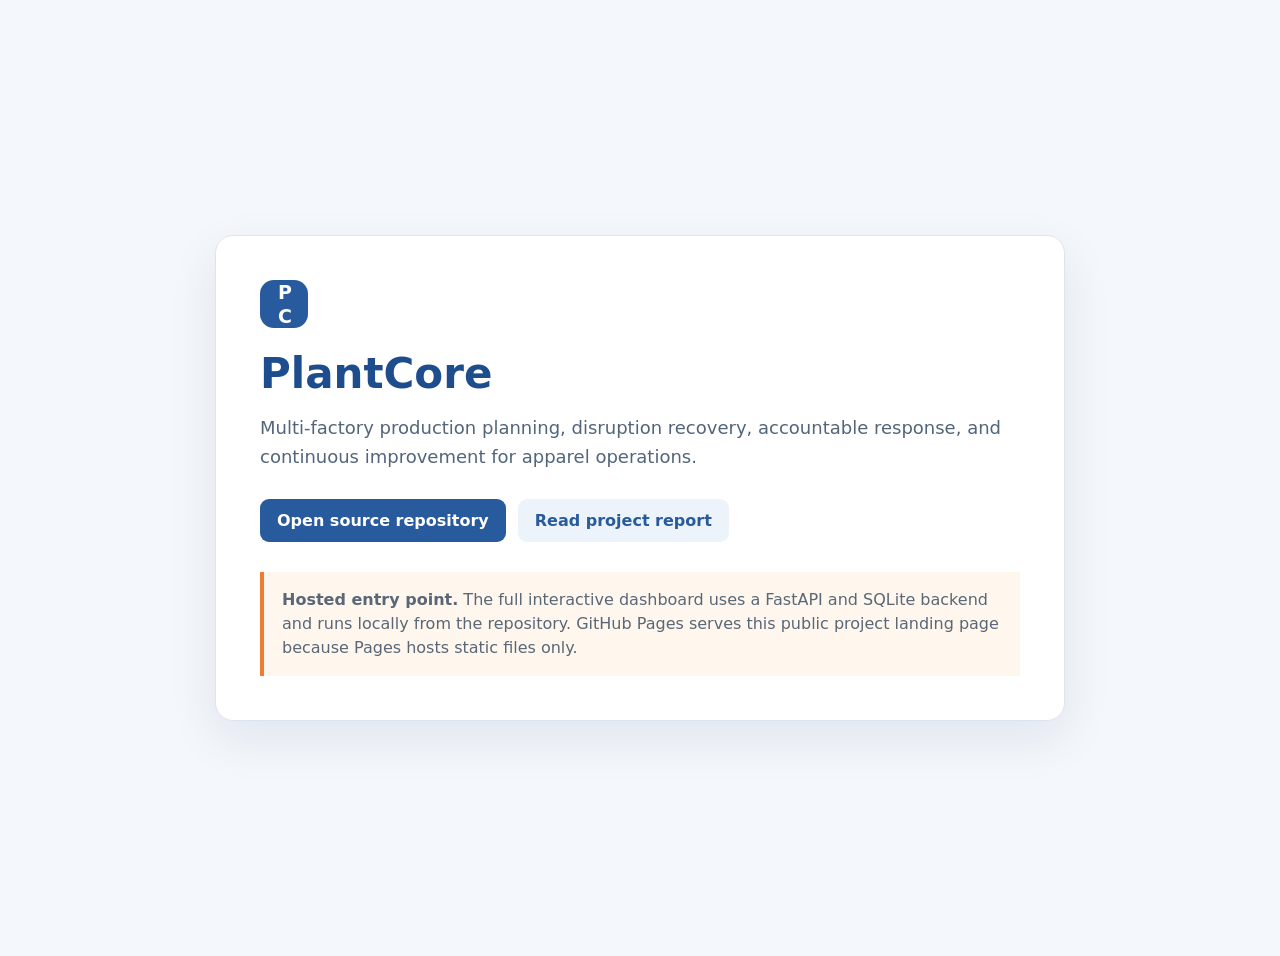
==== docs/index.html @ d642c8ce "Add PlantCore GitHub Pages deployment" ====
<!doctype html>
<html lang="en">
<head>
  <meta charset="utf-8">
  <meta name="viewport" content="width=device-width,initial-scale=1">
  <title>PlantCore | Production Planning</title>
  <style>
    :root{font-family:Inter,ui-sans-serif,system-ui,-apple-system,sans-serif;color:#15243a;background:#f4f7fb}
    body{margin:0;min-height:100vh;display:grid;place-items:center;padding:28px}
    main{max-width:760px;background:#fff;border:1px solid #dce5ef;border-radius:18px;padding:44px;box-shadow:0 18px 50px #16345b16}
    .mark{display:inline-grid;place-items:center;width:48px;height:48px;border-radius:14px;background:#285a9e;color:#fff;font-weight:800;letter-spacing:-2px;font-size:19px}
    h1{font-size:42px;line-height:1.05;margin:24px 0 12px;color:#1e4d8e}p{font-size:18px;line-height:1.6;color:#53657b}
    .actions{display:flex;gap:12px;flex-wrap:wrap;margin-top:28px}a{display:inline-block;padding:12px 17px;border-radius:9px;background:#285a9e;color:#fff;text-decoration:none;font-weight:700}a.secondary{background:#edf3fa;color:#285a9e}
    .note{margin-top:30px;padding:16px 18px;border-left:4px solid #ed7d31;background:#fff6ed;color:#596777;line-height:1.5}
  </style>
</head>
<body><main>
  <div class="mark">P<span>C</span></div>
  <h1>PlantCore</h1>
  <p>Multi-factory production planning, disruption recovery, accountable response, and continuous improvement for apparel operations.</p>
  <div class="actions"><a href="https://github.com/Mah-era/PlantCore">Open source repository</a><a class="secondary" href="https://github.com/Mah-era/PlantCore/blob/main/project-report.md">Read project report</a></div>
  <div class="note"><strong>Hosted entry point.</strong> The full interactive dashboard uses a FastAPI and SQLite backend and runs locally from the repository. GitHub Pages serves this public project landing page because Pages hosts static files only.</div>
</main></body>
</html>
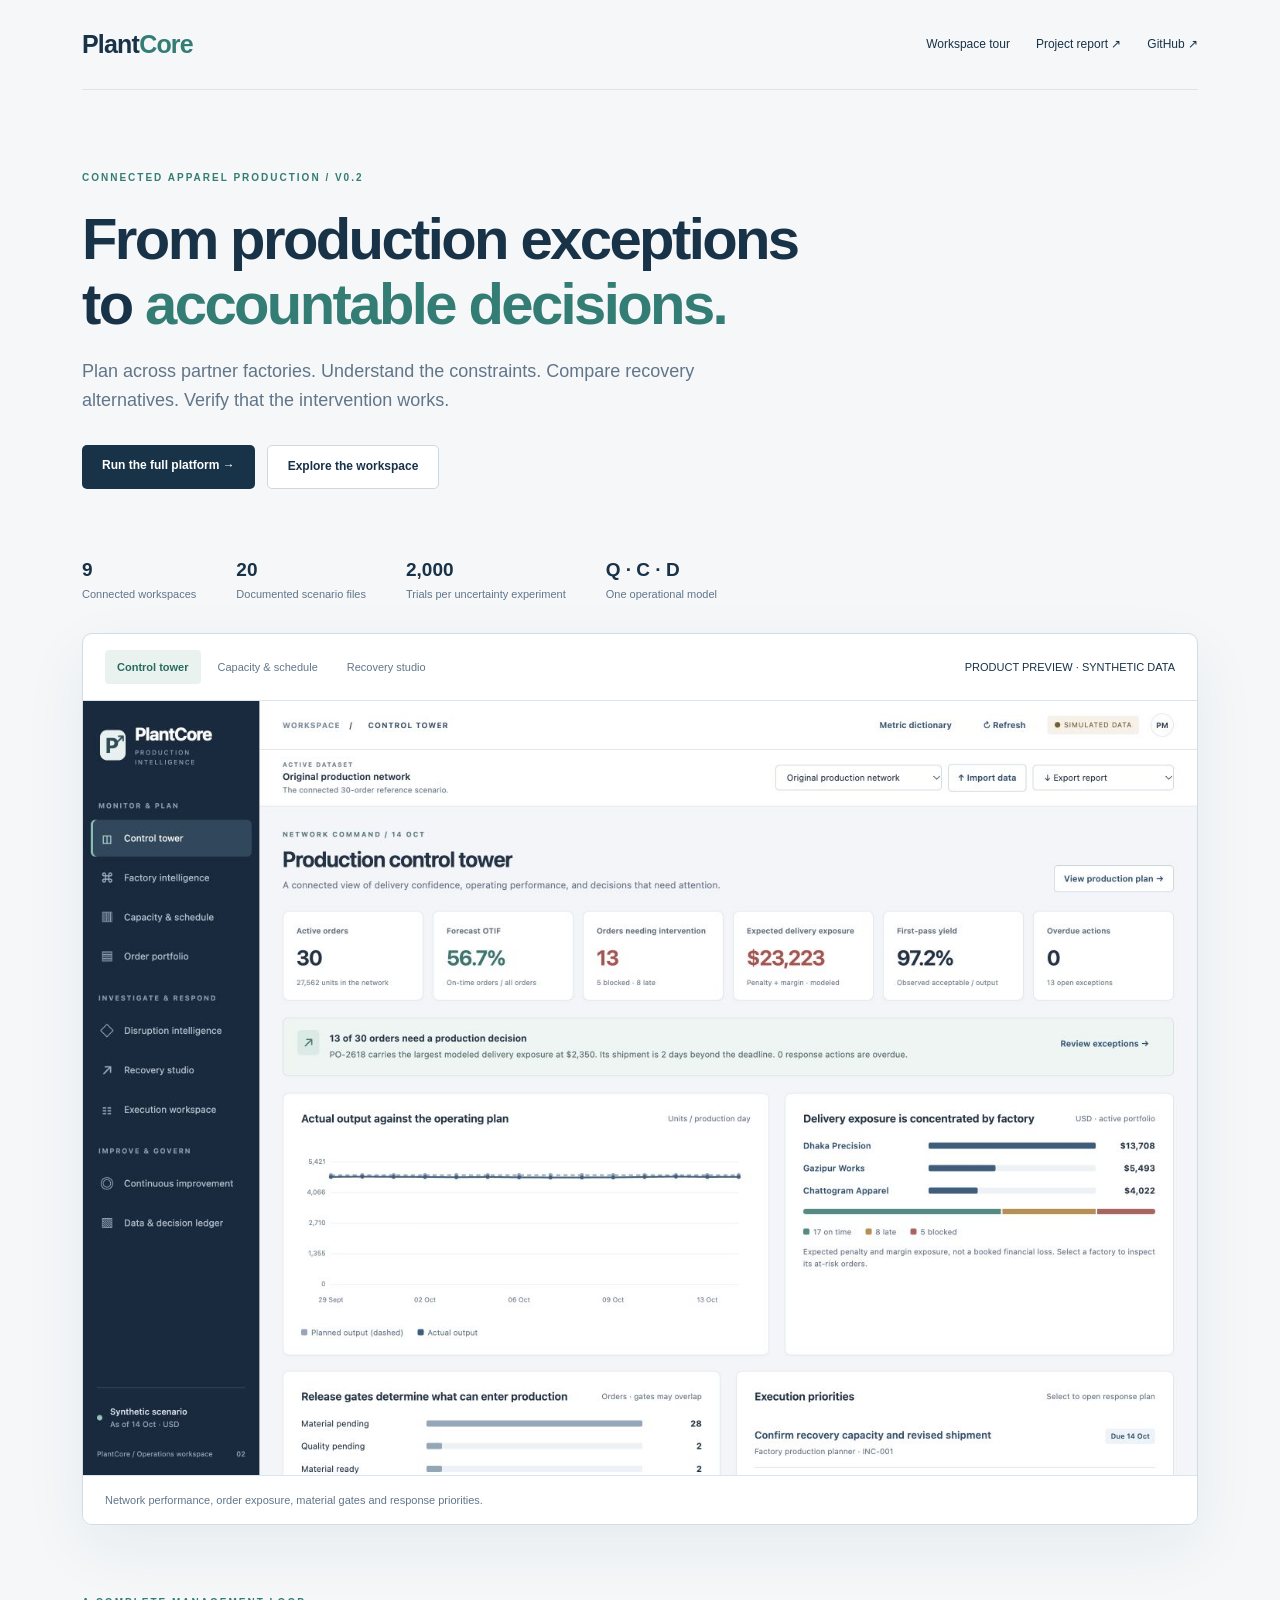
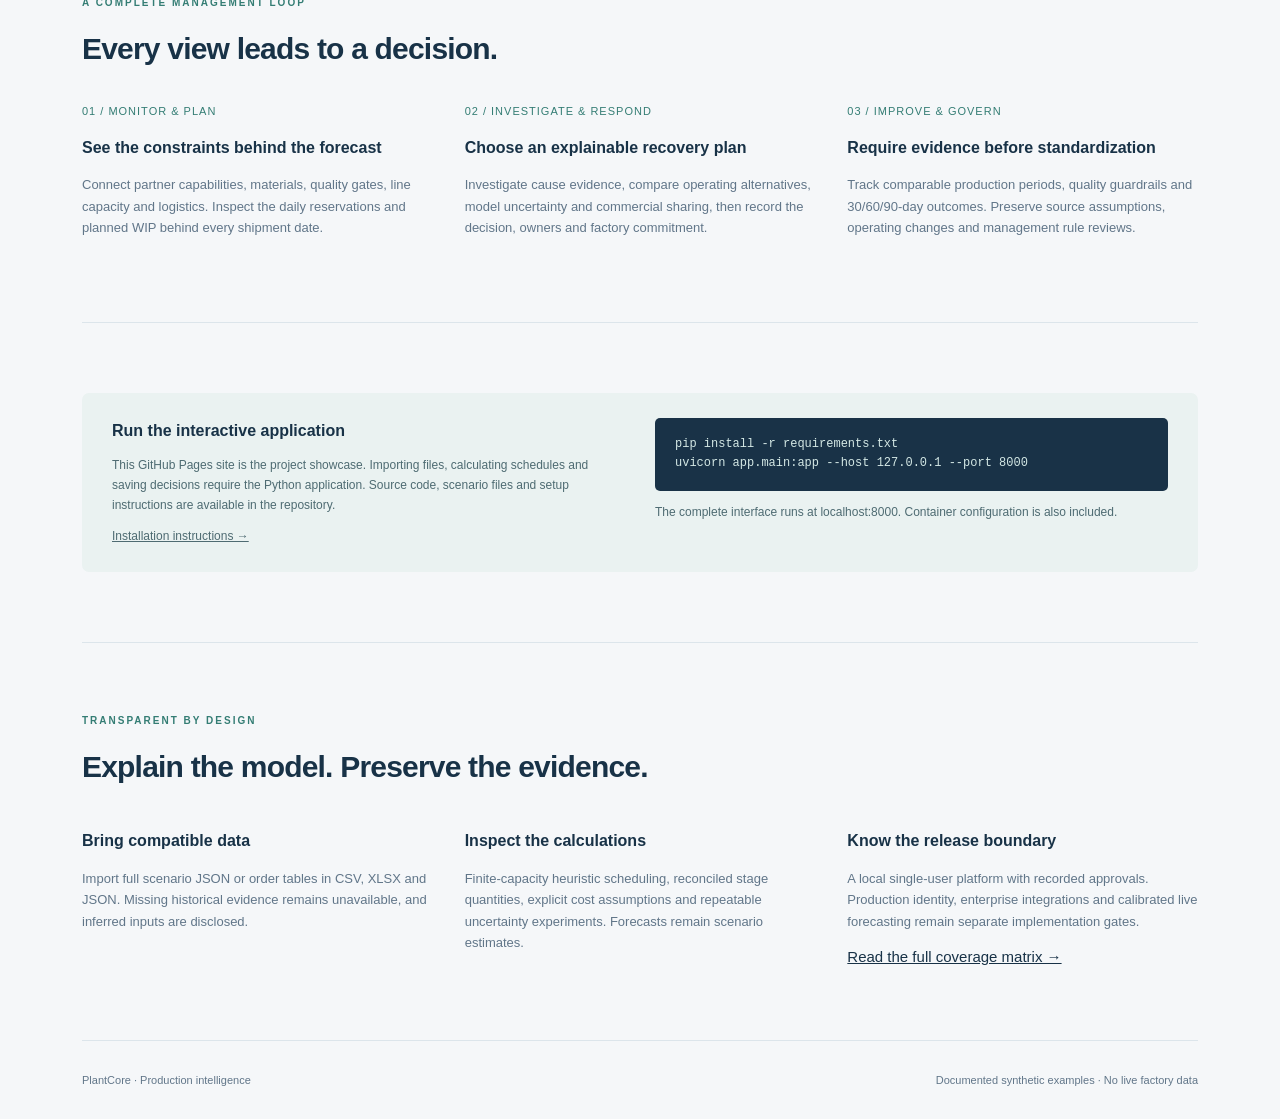
==== commit 2a4b15ee: "Transform PlantCore into a connected production intelligence workspace" ====
--- a/docs/index.html
+++ b/docs/index.html
@@ -1,24 +1,15 @@
 <!doctype html>
 <html lang="en">
-<head>
-  <meta charset="utf-8">
-  <meta name="viewport" content="width=device-width,initial-scale=1">
-  <title>PlantCore | Production Planning</title>
-  <style>
-    :root{font-family:Inter,ui-sans-serif,system-ui,-apple-system,sans-serif;color:#15243a;background:#f4f7fb}
-    body{margin:0;min-height:100vh;display:grid;place-items:center;padding:28px}
-    main{max-width:760px;background:#fff;border:1px solid #dce5ef;border-radius:18px;padding:44px;box-shadow:0 18px 50px #16345b16}
-    .mark{display:inline-grid;place-items:center;width:48px;height:48px;border-radius:14px;background:#285a9e;color:#fff;font-weight:800;letter-spacing:-2px;font-size:19px}
-    h1{font-size:42px;line-height:1.05;margin:24px 0 12px;color:#1e4d8e}p{font-size:18px;line-height:1.6;color:#53657b}
-    .actions{display:flex;gap:12px;flex-wrap:wrap;margin-top:28px}a{display:inline-block;padding:12px 17px;border-radius:9px;background:#285a9e;color:#fff;text-decoration:none;font-weight:700}a.secondary{background:#edf3fa;color:#285a9e}
-    .note{margin-top:30px;padding:16px 18px;border-left:4px solid #ed7d31;background:#fff6ed;color:#596777;line-height:1.5}
-  </style>
-</head>
-<body><main>
-  <div class="mark">P<span>C</span></div>
-  <h1>PlantCore</h1>
-  <p>Multi-factory production planning, disruption recovery, accountable response, and continuous improvement for apparel operations.</p>
-  <div class="actions"><a href="https://github.com/Mah-era/PlantCore">Open source repository</a><a class="secondary" href="https://github.com/Mah-era/PlantCore/blob/main/project-report.md">Read project report</a></div>
-  <div class="note"><strong>Hosted entry point.</strong> The full interactive dashboard uses a FastAPI and SQLite backend and runs locally from the repository. GitHub Pages serves this public project landing page because Pages hosts static files only.</div>
-</main></body>
-</html>
+<head><meta charset="utf-8"><meta name="viewport" content="width=device-width,initial-scale=1"><meta name="description" content="PlantCore connects apparel production planning, disruption recovery, and evidence-based improvement."><title>PlantCore · Production intelligence</title>
+<style>
+:root{--navy:#183247;--teal:#347d74;--muted:#617689;--line:#dce5eb}*{box-sizing:border-box}body{margin:0;background:#f5f7f9;color:var(--navy);font:15px/1.65 -apple-system,BlinkMacSystemFont,"Segoe UI",Arial,sans-serif}a{color:inherit}nav{display:flex;align-items:center;justify-content:space-between;padding:24px 0;border-bottom:1px solid var(--line)}.wrap{max-width:1180px;margin:auto;padding:0 32px}.brand{font-size:25px;font-weight:700;letter-spacing:-.8px;text-decoration:none}.brand span{color:var(--teal)}.links{display:flex;gap:26px;font-size:12px}.links a{text-decoration:none}.hero{padding:80px 0 45px;max-width:870px}.eyebrow{font-size:10px;color:var(--teal);letter-spacing:2px;font-weight:700;text-transform:uppercase}h1{font-size:58px;line-height:1.12;letter-spacing:-2.6px;font-weight:650;margin:20px 0}h1 em{font-style:normal;color:var(--teal)}.hero p{font-size:18px;color:var(--muted);max-width:690px}.actions{display:flex;gap:12px;margin-top:29px}.button{display:inline-block;background:var(--navy);color:#fff;text-decoration:none;padding:11px 20px;border-radius:5px;font-size:12px;font-weight:600}.button.secondary{background:#fff;border:1px solid #cdd9e2;color:var(--navy)}.facts{display:flex;gap:40px;padding:20px 0 30px;color:var(--muted);font-size:11px}.facts b{display:block;color:var(--navy);font-size:19px;font-weight:600}.preview{border:1px solid #d1dce5;border-radius:10px;background:white;overflow:hidden;box-shadow:0 22px 65px #1c3e5010}.preview-bar{padding:16px 22px;display:flex;align-items:center;justify-content:space-between;border-bottom:1px solid var(--line);font-size:11px}.tabs{display:flex;gap:5px}.tabs button{border:0;background:transparent;color:var(--muted);padding:8px 12px;border-radius:4px;cursor:pointer;font:inherit}.tabs button.active{background:#e9f2ef;color:#286a60;font-weight:650}.preview img{width:100%;display:block}.caption{font-size:11px;color:var(--muted);padding:15px 22px;background:white;border-top:1px solid var(--line)}.section{padding:70px 0;border-bottom:1px solid var(--line)}h2{font-size:30px;font-weight:600;letter-spacing:-.8px;margin:12px 0 25px}.grid{display:grid;grid-template-columns:repeat(3,1fr);gap:32px}h3{font-size:16px;font-weight:650;margin:12px 0}.grid p{font-size:13px;color:var(--muted)}.number{font-size:11px;color:var(--teal);letter-spacing:1px}.notice{background:#eaf2f1;padding:25px 30px;border-radius:7px;display:grid;grid-template-columns:1fr 1fr;gap:30px}.notice h3{margin-top:0}.notice p{font-size:12px;color:#4e6b72;margin-bottom:0}code{display:block;background:#193247;color:#d4e8e5;padding:17px 20px;border-radius:5px;font-size:12px;overflow:auto}footer{display:flex;justify-content:space-between;padding:30px 0;color:var(--muted);font-size:11px}.links a:hover{text-decoration:underline}button:focus-visible,a:focus-visible{outline:3px solid #71b1c4;outline-offset:3px}@media(max-width:750px){h1{font-size:40px}.hero{padding-top:50px}.grid,.notice{grid-template-columns:1fr}.preview-bar{display:block}.tabs{margin-bottom:8px}.facts{gap:20px}.links{gap:12px}.wrap{padding:0 20px}.actions{flex-wrap:wrap}}
+</style></head>
+<body><div class="wrap"><nav><a class="brand" href="#">Plant<span>Core</span></a><div class="links"><a href="#workspace">Workspace tour</a><a href="https://github.com/Mah-era/PlantCore/blob/main/project-report.md">Project report ↗</a><a href="https://github.com/Mah-era/PlantCore">GitHub ↗</a></div></nav>
+<section class="hero"><div class="eyebrow">Connected apparel production / v0.2</div><h1>From production exceptions<br>to <em>accountable decisions.</em></h1><p>Plan across partner factories. Understand the constraints. Compare recovery alternatives. Verify that the intervention works.</p><div class="actions"><a class="button" href="https://github.com/Mah-era/PlantCore#run-locally">Run the full platform →</a><a class="button secondary" href="#workspace">Explore the workspace</a></div></section>
+<div class="facts"><div><b>9</b>Connected workspaces</div><div><b>20</b>Documented scenario files</div><div><b>2,000</b>Trials per uncertainty experiment</div><div><b>Q · C · D</b>One operational model</div></div>
+<section id="workspace" class="preview"><div class="preview-bar"><div class="tabs" role="group" aria-label="Workspace preview"><button class="active" data-image="control-tower.jpg" data-caption="Network performance, order exposure, material gates and response priorities.">Control tower</button><button data-image="capacity-schedule.jpg" data-caption="Daily sewing reservations, factory constraints, stage timing and shipment deadlines.">Capacity & schedule</button><button data-image="recovery-studio.jpg" data-caption="Recovery cost composition, delivery confidence, quality risk and commercial decisions.">Recovery studio</button></div><span>PRODUCT PREVIEW · SYNTHETIC DATA</span></div><img id="previewImage" src="images/control-tower.jpg" alt="PlantCore control tower showing synthetic production KPIs, output trends, and factory exposure"><div id="previewCaption" class="caption">Network performance, order exposure, material gates and response priorities.</div></section>
+<section class="section"><div class="eyebrow">A complete management loop</div><h2>Every view leads to a decision.</h2><div class="grid"><div><span class="number">01 / MONITOR & PLAN</span><h3>See the constraints behind the forecast</h3><p>Connect partner capabilities, materials, quality gates, line capacity and logistics. Inspect the daily reservations and planned WIP behind every shipment date.</p></div><div><span class="number">02 / INVESTIGATE & RESPOND</span><h3>Choose an explainable recovery plan</h3><p>Investigate cause evidence, compare operating alternatives, model uncertainty and commercial sharing, then record the decision, owners and factory commitment.</p></div><div><span class="number">03 / IMPROVE & GOVERN</span><h3>Require evidence before standardization</h3><p>Track comparable production periods, quality guardrails and 30/60/90-day outcomes. Preserve source assumptions, operating changes and management rule reviews.</p></div></div></section>
+<section class="section"><div class="notice"><div><h3>Run the interactive application</h3><p>This GitHub Pages site is the project showcase. Importing files, calculating schedules and saving decisions require the Python application. Source code, scenario files and setup instructions are available in the repository.</p><p><a href="https://github.com/Mah-era/PlantCore#run-locally">Installation instructions →</a></p></div><div><code>pip install -r requirements.txt<br>uvicorn app.main:app --host 127.0.0.1 --port 8000</code><p>The complete interface runs at localhost:8000. Container configuration is also included.</p></div></div></section>
+<section class="section"><div class="eyebrow">Transparent by design</div><h2>Explain the model. Preserve the evidence.</h2><div class="grid"><div><h3>Bring compatible data</h3><p>Import full scenario JSON or order tables in CSV, XLSX and JSON. Missing historical evidence remains unavailable, and inferred inputs are disclosed.</p></div><div><h3>Inspect the calculations</h3><p>Finite-capacity heuristic scheduling, reconciled stage quantities, explicit cost assumptions and repeatable uncertainty experiments. Forecasts remain scenario estimates.</p></div><div><h3>Know the release boundary</h3><p>A local single-user platform with recorded approvals. Production identity, enterprise integrations and calibrated live forecasting remain separate implementation gates.</p><a href="https://github.com/Mah-era/PlantCore/blob/main/docs/requirement-coverage.md">Read the full coverage matrix →</a></div></div></section>
+<footer><span>PlantCore · Production intelligence</span><span>Documented synthetic examples · No live factory data</span></footer></div>
+<script>document.querySelectorAll('[data-image]').forEach(button=>button.addEventListener('click',()=>{document.querySelectorAll('[data-image]').forEach(b=>b.classList.toggle('active',b===button));document.querySelector('#previewImage').src='images/'+button.dataset.image;document.querySelector('#previewImage').alt='PlantCore '+button.textContent+' workspace with synthetic data';document.querySelector('#previewCaption').textContent=button.dataset.caption;}));</script></body></html>
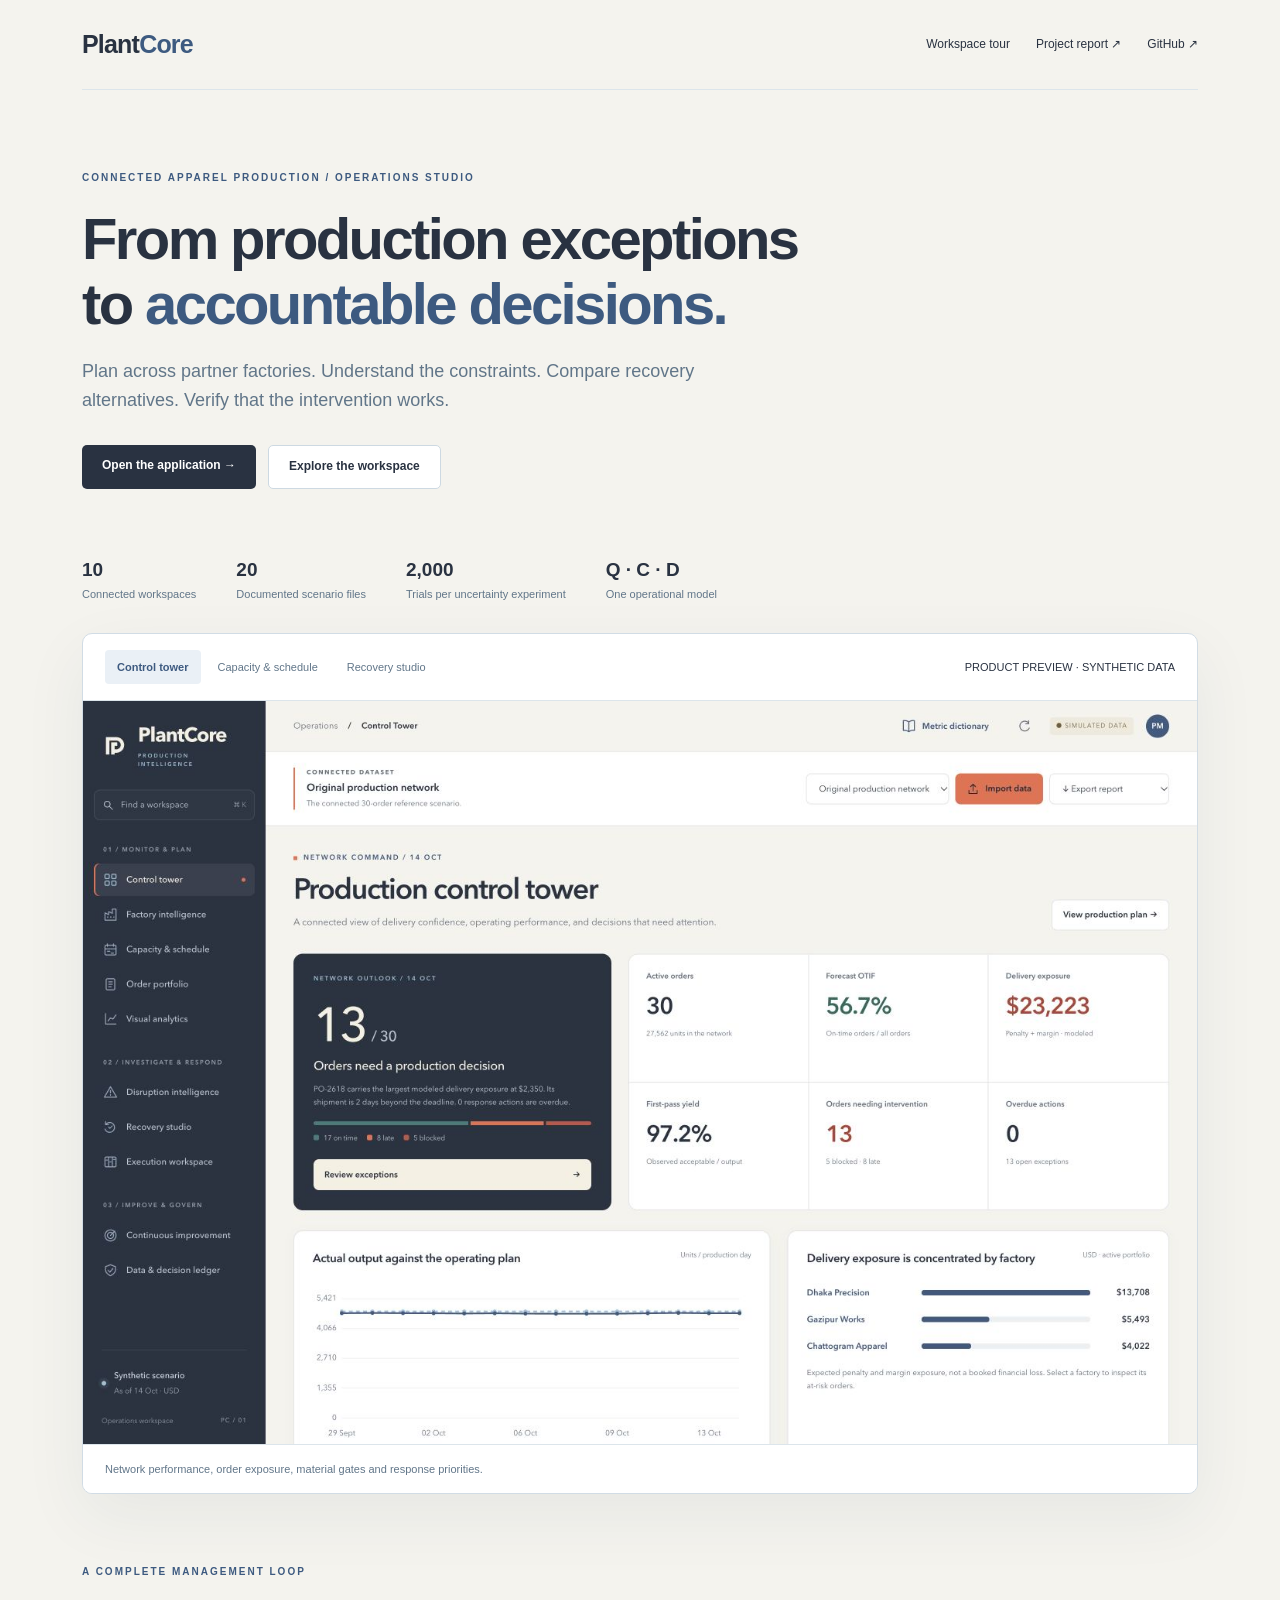
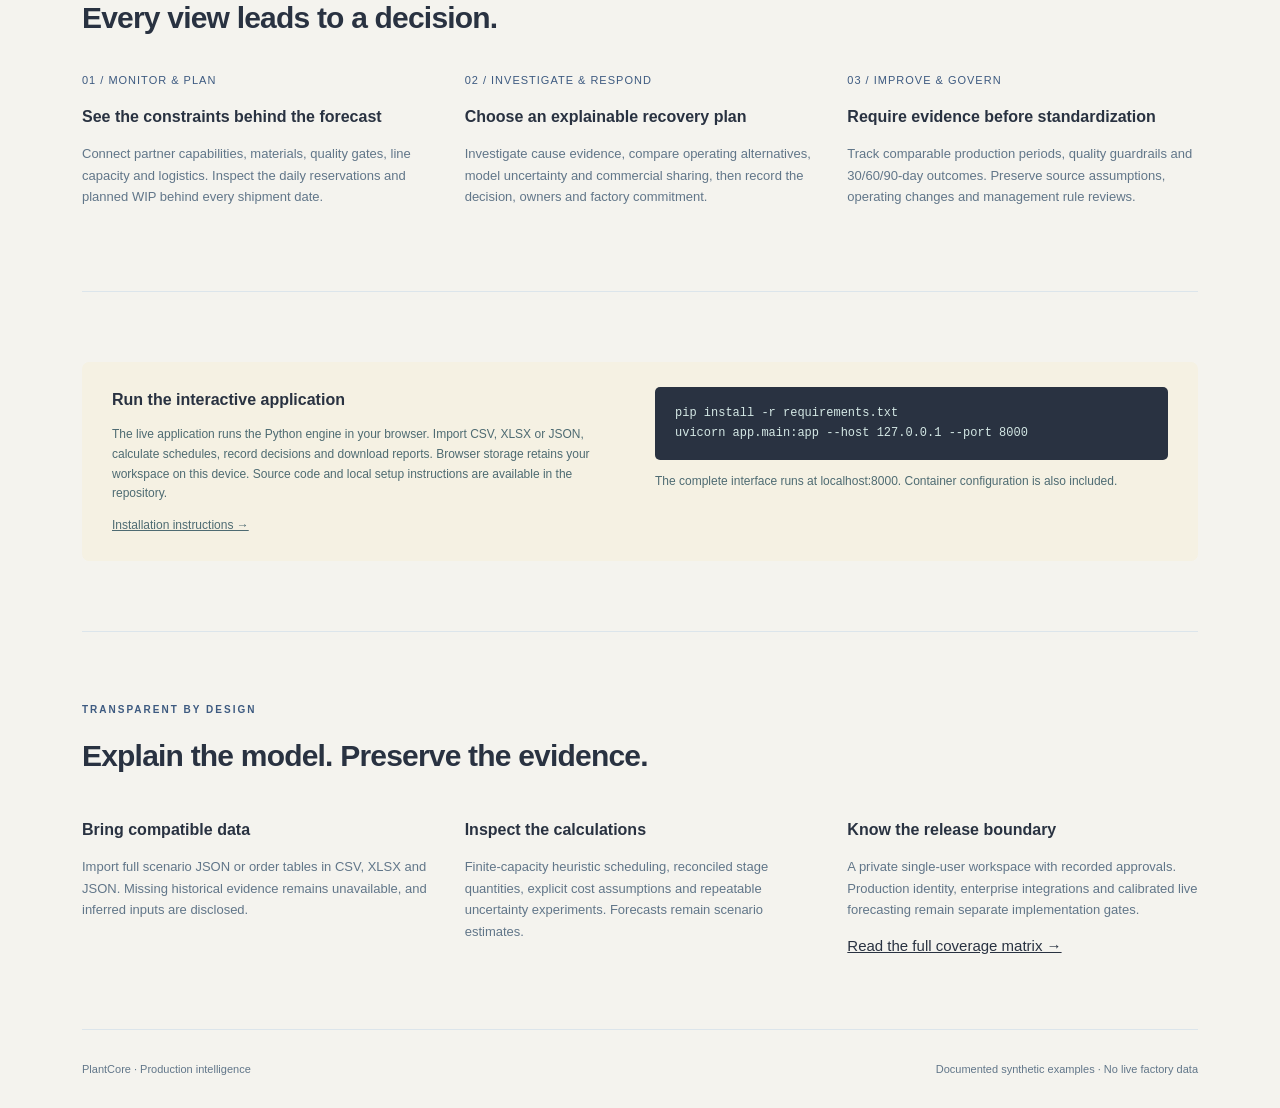
==== commit 05eef207: "Redesign PlantCore with a responsive operations studio" ====
--- a/docs/index.html
+++ b/docs/index.html
@@ -1,15 +1,464 @@
 <!doctype html>
 <html lang="en">
-<head><meta charset="utf-8"><meta name="viewport" content="width=device-width,initial-scale=1"><meta name="description" content="PlantCore connects apparel production planning, disruption recovery, and evidence-based improvement."><title>PlantCore · Production intelligence</title>
-<style>
-:root{--navy:#183247;--teal:#347d74;--muted:#617689;--line:#dce5eb}*{box-sizing:border-box}body{margin:0;background:#f5f7f9;color:var(--navy);font:15px/1.65 -apple-system,BlinkMacSystemFont,"Segoe UI",Arial,sans-serif}a{color:inherit}nav{display:flex;align-items:center;justify-content:space-between;padding:24px 0;border-bottom:1px solid var(--line)}.wrap{max-width:1180px;margin:auto;padding:0 32px}.brand{font-size:25px;font-weight:700;letter-spacing:-.8px;text-decoration:none}.brand span{color:var(--teal)}.links{display:flex;gap:26px;font-size:12px}.links a{text-decoration:none}.hero{padding:80px 0 45px;max-width:870px}.eyebrow{font-size:10px;color:var(--teal);letter-spacing:2px;font-weight:700;text-transform:uppercase}h1{font-size:58px;line-height:1.12;letter-spacing:-2.6px;font-weight:650;margin:20px 0}h1 em{font-style:normal;color:var(--teal)}.hero p{font-size:18px;color:var(--muted);max-width:690px}.actions{display:flex;gap:12px;margin-top:29px}.button{display:inline-block;background:var(--navy);color:#fff;text-decoration:none;padding:11px 20px;border-radius:5px;font-size:12px;font-weight:600}.button.secondary{background:#fff;border:1px solid #cdd9e2;color:var(--navy)}.facts{display:flex;gap:40px;padding:20px 0 30px;color:var(--muted);font-size:11px}.facts b{display:block;color:var(--navy);font-size:19px;font-weight:600}.preview{border:1px solid #d1dce5;border-radius:10px;background:white;overflow:hidden;box-shadow:0 22px 65px #1c3e5010}.preview-bar{padding:16px 22px;display:flex;align-items:center;justify-content:space-between;border-bottom:1px solid var(--line);font-size:11px}.tabs{display:flex;gap:5px}.tabs button{border:0;background:transparent;color:var(--muted);padding:8px 12px;border-radius:4px;cursor:pointer;font:inherit}.tabs button.active{background:#e9f2ef;color:#286a60;font-weight:650}.preview img{width:100%;display:block}.caption{font-size:11px;color:var(--muted);padding:15px 22px;background:white;border-top:1px solid var(--line)}.section{padding:70px 0;border-bottom:1px solid var(--line)}h2{font-size:30px;font-weight:600;letter-spacing:-.8px;margin:12px 0 25px}.grid{display:grid;grid-template-columns:repeat(3,1fr);gap:32px}h3{font-size:16px;font-weight:650;margin:12px 0}.grid p{font-size:13px;color:var(--muted)}.number{font-size:11px;color:var(--teal);letter-spacing:1px}.notice{background:#eaf2f1;padding:25px 30px;border-radius:7px;display:grid;grid-template-columns:1fr 1fr;gap:30px}.notice h3{margin-top:0}.notice p{font-size:12px;color:#4e6b72;margin-bottom:0}code{display:block;background:#193247;color:#d4e8e5;padding:17px 20px;border-radius:5px;font-size:12px;overflow:auto}footer{display:flex;justify-content:space-between;padding:30px 0;color:var(--muted);font-size:11px}.links a:hover{text-decoration:underline}button:focus-visible,a:focus-visible{outline:3px solid #71b1c4;outline-offset:3px}@media(max-width:750px){h1{font-size:40px}.hero{padding-top:50px}.grid,.notice{grid-template-columns:1fr}.preview-bar{display:block}.tabs{margin-bottom:8px}.facts{gap:20px}.links{gap:12px}.wrap{padding:0 20px}.actions{flex-wrap:wrap}}
-</style></head>
-<body><div class="wrap"><nav><a class="brand" href="#">Plant<span>Core</span></a><div class="links"><a href="#workspace">Workspace tour</a><a href="https://github.com/Mah-era/PlantCore/blob/main/project-report.md">Project report ↗</a><a href="https://github.com/Mah-era/PlantCore">GitHub ↗</a></div></nav>
-<section class="hero"><div class="eyebrow">Connected apparel production / v0.2</div><h1>From production exceptions<br>to <em>accountable decisions.</em></h1><p>Plan across partner factories. Understand the constraints. Compare recovery alternatives. Verify that the intervention works.</p><div class="actions"><a class="button" href="https://github.com/Mah-era/PlantCore#run-locally">Run the full platform →</a><a class="button secondary" href="#workspace">Explore the workspace</a></div></section>
-<div class="facts"><div><b>9</b>Connected workspaces</div><div><b>20</b>Documented scenario files</div><div><b>2,000</b>Trials per uncertainty experiment</div><div><b>Q · C · D</b>One operational model</div></div>
-<section id="workspace" class="preview"><div class="preview-bar"><div class="tabs" role="group" aria-label="Workspace preview"><button class="active" data-image="control-tower.jpg" data-caption="Network performance, order exposure, material gates and response priorities.">Control tower</button><button data-image="capacity-schedule.jpg" data-caption="Daily sewing reservations, factory constraints, stage timing and shipment deadlines.">Capacity & schedule</button><button data-image="recovery-studio.jpg" data-caption="Recovery cost composition, delivery confidence, quality risk and commercial decisions.">Recovery studio</button></div><span>PRODUCT PREVIEW · SYNTHETIC DATA</span></div><img id="previewImage" src="images/control-tower.jpg" alt="PlantCore control tower showing synthetic production KPIs, output trends, and factory exposure"><div id="previewCaption" class="caption">Network performance, order exposure, material gates and response priorities.</div></section>
-<section class="section"><div class="eyebrow">A complete management loop</div><h2>Every view leads to a decision.</h2><div class="grid"><div><span class="number">01 / MONITOR & PLAN</span><h3>See the constraints behind the forecast</h3><p>Connect partner capabilities, materials, quality gates, line capacity and logistics. Inspect the daily reservations and planned WIP behind every shipment date.</p></div><div><span class="number">02 / INVESTIGATE & RESPOND</span><h3>Choose an explainable recovery plan</h3><p>Investigate cause evidence, compare operating alternatives, model uncertainty and commercial sharing, then record the decision, owners and factory commitment.</p></div><div><span class="number">03 / IMPROVE & GOVERN</span><h3>Require evidence before standardization</h3><p>Track comparable production periods, quality guardrails and 30/60/90-day outcomes. Preserve source assumptions, operating changes and management rule reviews.</p></div></div></section>
-<section class="section"><div class="notice"><div><h3>Run the interactive application</h3><p>This GitHub Pages site is the project showcase. Importing files, calculating schedules and saving decisions require the Python application. Source code, scenario files and setup instructions are available in the repository.</p><p><a href="https://github.com/Mah-era/PlantCore#run-locally">Installation instructions →</a></p></div><div><code>pip install -r requirements.txt<br>uvicorn app.main:app --host 127.0.0.1 --port 8000</code><p>The complete interface runs at localhost:8000. Container configuration is also included.</p></div></div></section>
-<section class="section"><div class="eyebrow">Transparent by design</div><h2>Explain the model. Preserve the evidence.</h2><div class="grid"><div><h3>Bring compatible data</h3><p>Import full scenario JSON or order tables in CSV, XLSX and JSON. Missing historical evidence remains unavailable, and inferred inputs are disclosed.</p></div><div><h3>Inspect the calculations</h3><p>Finite-capacity heuristic scheduling, reconciled stage quantities, explicit cost assumptions and repeatable uncertainty experiments. Forecasts remain scenario estimates.</p></div><div><h3>Know the release boundary</h3><p>A local single-user platform with recorded approvals. Production identity, enterprise integrations and calibrated live forecasting remain separate implementation gates.</p><a href="https://github.com/Mah-era/PlantCore/blob/main/docs/requirement-coverage.md">Read the full coverage matrix →</a></div></div></section>
-<footer><span>PlantCore · Production intelligence</span><span>Documented synthetic examples · No live factory data</span></footer></div>
-<script>document.querySelectorAll('[data-image]').forEach(button=>button.addEventListener('click',()=>{document.querySelectorAll('[data-image]').forEach(b=>b.classList.toggle('active',b===button));document.querySelector('#previewImage').src='images/'+button.dataset.image;document.querySelector('#previewImage').alt='PlantCore '+button.textContent+' workspace with synthetic data';document.querySelector('#previewCaption').textContent=button.dataset.caption;}));</script></body></html>
+  <head>
+    <meta charset="utf-8" />
+    <meta name="viewport" content="width=device-width,initial-scale=1" />
+    <meta
+      name="description"
+      content="PlantCore connects apparel production planning, disruption recovery, and evidence-based improvement."
+    />
+    <title>PlantCore · Production intelligence</title>
+    <style>
+      :root {
+        --navy: #293241;
+        --teal: #3d5a80;
+        --muted: #617689;
+        --line: #dce5eb;
+      }
+      * {
+        box-sizing: border-box;
+      }
+      body {
+        margin: 0;
+        background: #f4f3ee;
+        color: var(--navy);
+        font:
+          15px/1.65 "Avenir Next",
+          "Segoe UI",
+          -apple-system,
+          BlinkMacSystemFont,
+          "Segoe UI",
+          Arial,
+          sans-serif;
+      }
+      a {
+        color: inherit;
+      }
+      nav {
+        display: flex;
+        align-items: center;
+        justify-content: space-between;
+        padding: 24px 0;
+        border-bottom: 1px solid var(--line);
+      }
+      .wrap {
+        max-width: 1180px;
+        margin: auto;
+        padding: 0 32px;
+      }
+      .brand {
+        font-size: 25px;
+        font-weight: 700;
+        letter-spacing: -0.8px;
+        text-decoration: none;
+      }
+      .brand span {
+        color: var(--teal);
+      }
+      .links {
+        display: flex;
+        gap: 26px;
+        font-size: 12px;
+      }
+      .links a {
+        text-decoration: none;
+      }
+      .hero {
+        padding: 80px 0 45px;
+        max-width: 870px;
+      }
+      .eyebrow {
+        font-size: 10px;
+        color: var(--teal);
+        letter-spacing: 2px;
+        font-weight: 700;
+        text-transform: uppercase;
+      }
+      h1 {
+        font-size: 58px;
+        line-height: 1.12;
+        letter-spacing: -2.6px;
+        font-weight: 650;
+        margin: 20px 0;
+      }
+      h1 em {
+        font-style: normal;
+        color: var(--teal);
+      }
+      .hero p {
+        font-size: 18px;
+        color: var(--muted);
+        max-width: 690px;
+      }
+      .actions {
+        display: flex;
+        gap: 12px;
+        margin-top: 29px;
+      }
+      .button {
+        display: inline-block;
+        background: var(--navy);
+        color: #fff;
+        text-decoration: none;
+        padding: 11px 20px;
+        border-radius: 5px;
+        font-size: 12px;
+        font-weight: 600;
+      }
+      .button.secondary {
+        background: #fff;
+        border: 1px solid #cdd9e2;
+        color: var(--navy);
+      }
+      .facts {
+        display: flex;
+        gap: 40px;
+        padding: 20px 0 30px;
+        color: var(--muted);
+        font-size: 11px;
+      }
+      .facts b {
+        display: block;
+        color: var(--navy);
+        font-size: 19px;
+        font-weight: 600;
+      }
+      .preview {
+        border: 1px solid #d1dce5;
+        border-radius: 10px;
+        background: white;
+        overflow: hidden;
+        box-shadow: 0 22px 65px #1c3e5010;
+      }
+      .preview-bar {
+        padding: 16px 22px;
+        display: flex;
+        align-items: center;
+        justify-content: space-between;
+        border-bottom: 1px solid var(--line);
+        font-size: 11px;
+      }
+      .tabs {
+        display: flex;
+        gap: 5px;
+      }
+      .tabs button {
+        border: 0;
+        background: transparent;
+        color: var(--muted);
+        padding: 8px 12px;
+        border-radius: 4px;
+        cursor: pointer;
+        font: inherit;
+      }
+      .tabs button.active {
+        background: #eaf0f6;
+        color: #3d5a80;
+        font-weight: 650;
+      }
+      .preview img {
+        width: 100%;
+        display: block;
+      }
+      .caption {
+        font-size: 11px;
+        color: var(--muted);
+        padding: 15px 22px;
+        background: white;
+        border-top: 1px solid var(--line);
+      }
+      .section {
+        padding: 70px 0;
+        border-bottom: 1px solid var(--line);
+      }
+      h2 {
+        font-size: 30px;
+        font-weight: 600;
+        letter-spacing: -0.8px;
+        margin: 12px 0 25px;
+      }
+      .grid {
+        display: grid;
+        grid-template-columns: repeat(3, 1fr);
+        gap: 32px;
+      }
+      h3 {
+        font-size: 16px;
+        font-weight: 650;
+        margin: 12px 0;
+      }
+      .grid p {
+        font-size: 13px;
+        color: var(--muted);
+      }
+      .number {
+        font-size: 11px;
+        color: var(--teal);
+        letter-spacing: 1px;
+      }
+      .notice {
+        background: #f5f1e3;
+        padding: 25px 30px;
+        border-radius: 7px;
+        display: grid;
+        grid-template-columns: 1fr 1fr;
+        gap: 30px;
+      }
+      .notice h3 {
+        margin-top: 0;
+      }
+      .notice p {
+        font-size: 12px;
+        color: #4e6b72;
+        margin-bottom: 0;
+      }
+      code {
+        display: block;
+        background: #293241;
+        color: #d4e8e5;
+        padding: 17px 20px;
+        border-radius: 5px;
+        font-size: 12px;
+        overflow: auto;
+      }
+      footer {
+        display: flex;
+        justify-content: space-between;
+        padding: 30px 0;
+        color: var(--muted);
+        font-size: 11px;
+      }
+      .links a:hover {
+        text-decoration: underline;
+      }
+      button:focus-visible,
+      a:focus-visible {
+        outline: 3px solid #98c1d9;
+        outline-offset: 3px;
+      }
+      @media (max-width: 750px) {
+        h1 {
+          font-size: 40px;
+        }
+        .hero {
+          padding-top: 50px;
+        }
+        .grid,
+        .notice {
+          grid-template-columns: 1fr;
+        }
+        .preview-bar {
+          display: block;
+        }
+        .tabs {
+          margin-bottom: 8px;
+        }
+        .facts {
+          gap: 20px;
+        }
+        .links {
+          gap: 12px;
+        }
+        .wrap {
+          padding: 0 20px;
+        }
+        .actions {
+          flex-wrap: wrap;
+        }
+      }
+    </style>
+  </head>
+  <body>
+    <div class="wrap">
+      <nav>
+        <a class="brand" href="#">Plant<span>Core</span></a>
+        <div class="links">
+          <a href="#workspace">Workspace tour</a
+          ><a
+            href="https://github.com/Mah-era/PlantCore/blob/main/project-report.md"
+            >Project report ↗</a
+          ><a href="https://github.com/Mah-era/PlantCore">GitHub ↗</a>
+        </div>
+      </nav>
+      <section class="hero">
+        <div class="eyebrow">
+          Connected apparel production / Operations Studio
+        </div>
+        <h1>
+          From production exceptions<br />to <em>accountable decisions.</em>
+        </h1>
+        <p>
+          Plan across partner factories. Understand the constraints. Compare
+          recovery alternatives. Verify that the intervention works.
+        </p>
+        <div class="actions">
+          <a class="button" href="https://mah-era.github.io/PlantCore/"
+            >Open the application →</a
+          ><a class="button secondary" href="#workspace"
+            >Explore the workspace</a
+          >
+        </div>
+      </section>
+      <div class="facts">
+        <div><b>10</b>Connected workspaces</div>
+        <div><b>20</b>Documented scenario files</div>
+        <div><b>2,000</b>Trials per uncertainty experiment</div>
+        <div><b>Q · C · D</b>One operational model</div>
+      </div>
+      <section id="workspace" class="preview">
+        <div class="preview-bar">
+          <div class="tabs" role="group" aria-label="Workspace preview">
+            <button
+              class="active"
+              aria-pressed="true"
+              data-image="control-tower.jpg"
+              data-caption="Network performance, order exposure, material gates and response priorities."
+            >
+              Control tower</button
+            ><button
+              aria-pressed="false"
+              data-image="capacity-schedule.jpg"
+              data-caption="Daily sewing reservations, factory constraints, stage timing and shipment deadlines."
+            >
+              Capacity & schedule</button
+            ><button
+              aria-pressed="false"
+              data-image="recovery-studio.jpg"
+              data-caption="Recovery cost composition, delivery confidence, quality risk and commercial decisions."
+            >
+              Recovery studio
+            </button>
+          </div>
+          <span>PRODUCT PREVIEW · SYNTHETIC DATA</span>
+        </div>
+        <img
+          id="previewImage"
+          src="images/control-tower.jpg"
+          alt="PlantCore control tower showing synthetic production KPIs, output trends, and factory exposure"
+        />
+        <div id="previewCaption" class="caption">
+          Network performance, order exposure, material gates and response
+          priorities.
+        </div>
+      </section>
+      <section class="section">
+        <div class="eyebrow">A complete management loop</div>
+        <h2>Every view leads to a decision.</h2>
+        <div class="grid">
+          <div>
+            <span class="number">01 / MONITOR & PLAN</span>
+            <h3>See the constraints behind the forecast</h3>
+            <p>
+              Connect partner capabilities, materials, quality gates, line
+              capacity and logistics. Inspect the daily reservations and planned
+              WIP behind every shipment date.
+            </p>
+          </div>
+          <div>
+            <span class="number">02 / INVESTIGATE & RESPOND</span>
+            <h3>Choose an explainable recovery plan</h3>
+            <p>
+              Investigate cause evidence, compare operating alternatives, model
+              uncertainty and commercial sharing, then record the decision,
+              owners and factory commitment.
+            </p>
+          </div>
+          <div>
+            <span class="number">03 / IMPROVE & GOVERN</span>
+            <h3>Require evidence before standardization</h3>
+            <p>
+              Track comparable production periods, quality guardrails and
+              30/60/90-day outcomes. Preserve source assumptions, operating
+              changes and management rule reviews.
+            </p>
+          </div>
+        </div>
+      </section>
+      <section class="section">
+        <div class="notice">
+          <div>
+            <h3>Run the interactive application</h3>
+            <p>
+              The live application runs the Python engine in your browser.
+              Import CSV, XLSX or JSON, calculate schedules, record decisions
+              and download reports. Browser storage retains your workspace on
+              this device. Source code and local setup instructions are
+              available in the repository.
+            </p>
+            <p>
+              <a href="https://github.com/Mah-era/PlantCore#run-locally"
+                >Installation instructions →</a
+              >
+            </p>
+          </div>
+          <div>
+            <code
+              >pip install -r requirements.txt<br />uvicorn app.main:app --host
+              127.0.0.1 --port 8000</code
+            >
+            <p>
+              The complete interface runs at localhost:8000. Container
+              configuration is also included.
+            </p>
+          </div>
+        </div>
+      </section>
+      <section class="section">
+        <div class="eyebrow">Transparent by design</div>
+        <h2>Explain the model. Preserve the evidence.</h2>
+        <div class="grid">
+          <div>
+            <h3>Bring compatible data</h3>
+            <p>
+              Import full scenario JSON or order tables in CSV, XLSX and JSON.
+              Missing historical evidence remains unavailable, and inferred
+              inputs are disclosed.
+            </p>
+          </div>
+          <div>
+            <h3>Inspect the calculations</h3>
+            <p>
+              Finite-capacity heuristic scheduling, reconciled stage quantities,
+              explicit cost assumptions and repeatable uncertainty experiments.
+              Forecasts remain scenario estimates.
+            </p>
+          </div>
+          <div>
+            <h3>Know the release boundary</h3>
+            <p>
+              A private single-user workspace with recorded approvals.
+              Production identity, enterprise integrations and calibrated live
+              forecasting remain separate implementation gates.
+            </p>
+            <a
+              href="https://github.com/Mah-era/PlantCore/blob/main/docs/requirement-coverage.md"
+              >Read the full coverage matrix →</a
+            >
+          </div>
+        </div>
+      </section>
+      <footer>
+        <span>PlantCore · Production intelligence</span
+        ><span>Documented synthetic examples · No live factory data</span>
+      </footer>
+    </div>
+    <script>
+      document.querySelectorAll("[data-image]").forEach((button) =>
+        button.addEventListener("click", () => {
+          document.querySelectorAll("[data-image]").forEach((b) => {
+            b.classList.toggle("active", b === button);
+            b.setAttribute("aria-pressed", String(b === button));
+          });
+          document.querySelector("#previewImage").src =
+            "images/" + button.dataset.image;
+          document.querySelector("#previewImage").alt =
+            "PlantCore " +
+            button.textContent +
+            " workspace with synthetic data";
+          document.querySelector("#previewCaption").textContent =
+            button.dataset.caption;
+        }),
+      );
+    </script>
+  </body>
+</html>
